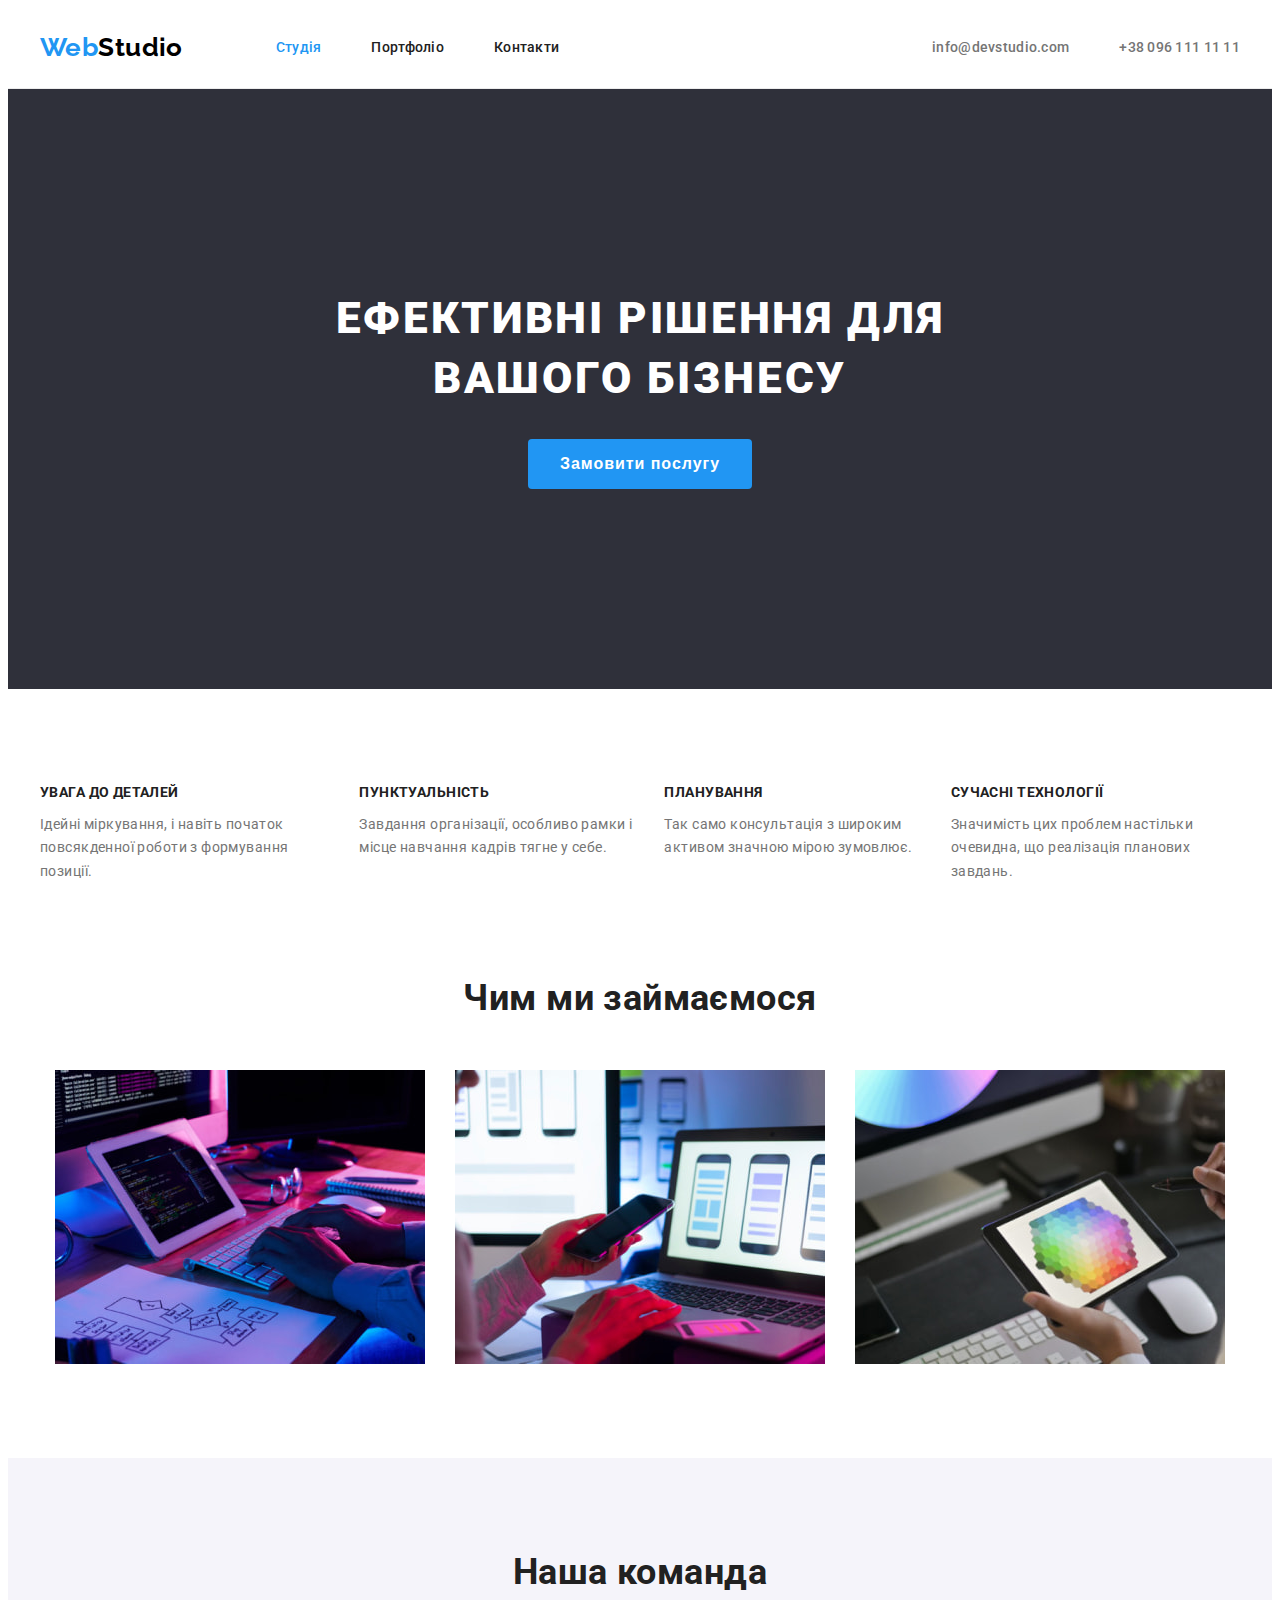
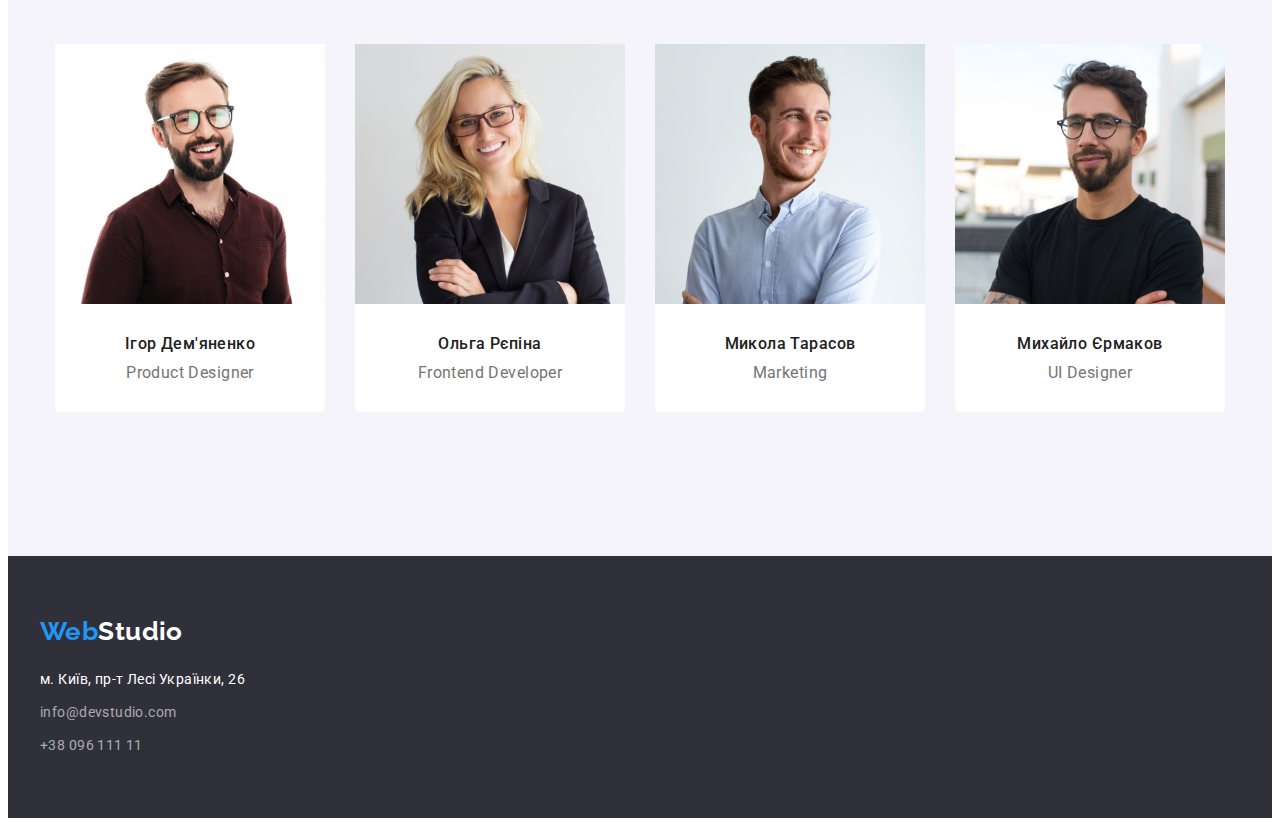
==== index.html @ 11a1ba56 "Initial commit" ====
<!DOCTYPE html>
<html lang="uk">
  <head>
    <meta charset="UTF-8" />
    <meta http-equiv="X-UA-Compatible" content="IE=edge" />
    <meta name="viewport" content="width=device-width, initial-scale=1.0" />
    <title>WebStudio</title>
    <link rel="preconnect" href="https://fonts.googleapis.com" />
    <link rel="preconnect" href="https://fonts.gstatic.com" crossorigin />
    <link
      href="https://fonts.googleapis.com/css2?family=Raleway:wght@700&family=Roboto:wght@400;500;700&display=swap"
      rel="stylesheet"
    />
    <link
      rel="stylesheet"
      href="https://cdnjs.cloudflare.com/ajax/libs/modern-normalize/1.1.0/modern-normalize.min.css"
      integrity="sha512-wpPYUAdjBVSE4KJnH1VR1HeZfpl1ub8YT/NKx4PuQ5NmX2tKuGu6U/JRp5y+Y8XG2tV+wKQpNHVUX03MfMFn9Q=="
      crossorigin="anonymous"
      referrerpolicy="no-referrer"
    />
    <link rel="stylesheet" href="./css/styles.css" />
  </head>
  <body>
    <header class="header">
      <div class="container header-container">
        <nav class="navigation">
          <a class="logo" href="./index.html"
            >Web<span class="logo-header">Studio</span></a
          >
          <ul class="nav-list">
            <li class="nav-item">
              <a class="nav-link active" href="./index.html">Студія</a>
            </li>
            <li class="nav-item">
              <a class="nav-link" href="./portfolio.html">Портфоліо</a>
            </li>
            <li class="nav-item"><a class="nav-link" href="#">Контакти</a></li>
          </ul>
        </nav>

        <ul class="header-contact">
          <li class="header-contact-item">
            <a class="header-contact-link" href="mailto:info@devstudio.com"
              >info@devstudio.com</a
            >
          </li>
          <li class="header-contact-item">
            <a class="header-contact-link" href="tel:+380961111111"
              >+38 096 111 11 11</a
            >
          </li>
        </ul>
      </div>
    </header>

    <main class="main">
      <section class="hero">
          <h1 class="title">
            Ефективні рішення для <br />
            вашого бізнесу
          </h1>
          <button class="hero-button" type="button">Замовити послугу</button>
      </section>
      <section class="benefits section">
        <div class="container">
          <h2 class="section-title hidden">Про нас</h2>
          <ul class="benefits-list">
            <li class="benefits-item">
              <p class="benefits-subtitle">УВАГА ДО ДЕТАЛЕЙ</p>
              <p class="benefits-description">
                Ідейні міркування, і навіть початок повсякденної роботи з
                формування позиції.
              </p>
            </li>
            <li class="benefits-item">
              <p class="benefits-subtitle">ПУНКТУАЛЬНІСТЬ</p>
              <p class="benefits-description">
                Завдання організації, особливо рамки і місце навчання кадрів
                тягне у себе.
              </p>
            </li>
            <li class="benefits-item">
              <p class="benefits-subtitle">ПЛАНУВАННЯ</p>
              <p class="benefits-description">
                Так само консультація з широким активом значною мірою зумовлює.
              </p>
            </li>
            <li class="benefits-item">
              <p class="benefits-subtitle">СУЧАСНІ ТЕХНОЛОГІЇ</p>
              <p class="benefits-description">
                Значимість цих проблем настільки очевидна, що реалізація
                планових завдань.
              </p>
            </li>
          </ul>
        </div>
      </section>
      <section class="about section">
        <div class="container">
          <h2 class="section-title">Чим ми займаємося</h2>
          <ul class="about-list">
            <li class="about-item">
              <img
                class="images-about"
                src="./images/about1.jpg"
                alt="Розробка сайту"
                width="370"
              />
            </li>
            <li class="about-item">
              <img
                class="images-about"
                src="./images/about2.jpg"
                alt="Розробка мобільного додатку"
                width="370"
              />
            </li>
            <li class="about-item">
              <img
                class="images-about"
                src="./images/about3.jpg"
                alt="Розробка дизайну на планшеті"
                width="370"
              />
            </li>
          </ul>
        </div>
      </section>
      <section class="team section">
        <div class="container">
          <h2 class="section-title">Наша команда</h2>
          <ul class="team-list">
            <li class="team-item">
              <img
                class="image-team"
                src="./images/team1.jpg"
                alt="Чоловік з темним волоссям та бородою, в темній сорочці та в окулярах, який посміхається"
                width="270"
                height="260"
              />
              <p class="team-name">Ігор Дем'яненко</p>
              <p class="team-position">Product Designer</p>
            </li>
            <li class="team-item">
              <img
                class="image-team"
                src="./images/team2.jpg"
                alt="Блондинка в окулярах та в чорному піджаку, яка посміхається"
                width="270"
                height="260"
              />
              <p class="team-name">Ольга Рєпіна</p>
              <p class="team-position">Frontend Developer</p>
            </li>
            <li class="team-item">
              <img
                class="image-team"
                src="./images/team3.jpg"
                alt="Русявий чоловік у світлій сорочці, який посміхається"
                width="270"
                height="260"
              />
              <p class="team-name">Микола Тарасов</p>
              <p class="team-position">Marketing</p>
            </li>
            <li class="team-item">
              <img
                class="image-team"
                src="./images/team4.jpg"
                alt="Чоловік з темним волоссям та бородою, в чорній футболці та в окулярах"
                width="270"
                height="260"
              />
              <p class="team-name">Михайло Єрмаков</p>
              <p class="team-position">UI Designer</p>
            </li>
          </ul>
        </div>
      </section>
    </main>

    <footer class="footer">
      <div class="container">
        <a class="logo" href="#">Web<span class="logo-footer">Studio</span></a>
      <address class="address">
        <ul class="address-list">
          <li class="address-item">
            <a class="address-link first" href="#"
              >м. Київ, пр-т Лесі Українки, 26</a
            >
          </li>
          <li class="address-item">
            <a class="address-link" href="mailto:info@devstudio.com"
              >info@devstudio.com</a
            >
          </li>
          <li class="address-item">
            <a class="address-link" href="tel:+3809611111">+38 096 111 11</a>
          </li>
        </ul>
      </address>
      </div>
    </footer>
  </body>
</html>
---- css/styles.css ----
/* Style for Studio */
:root {
  --main-font: "Roboto", sans-serif;
  --secondary-font: "Raleway", sans-serif;
  --primary-text-color: #212121;
  --secondary-text-color: #757575;
  --primary-bg-color: #fff;
  --accent-color: #2196f3;
  --logo-color: #000000;
  --secondary-bg-color: #2f303a;
  --link-color: rgba(255, 255, 255, 0.6);
  --primary-border-color: #ececec;
  --grey-bg-color: #f5f4fa;
  --galery-br-color: #eeeeee;
}
/* 
 *{
  outline: 0.5px solid red;
} 
*/

body {
  font-family: var(--main-font);
  font-size: 14px;
  line-height: 1.71;
  color: var(--primary-text-color);
  letter-spacing: 0.03em;
}

h1,
h2,
h3,
h4,
h5,
h6,
p,
ul {
  margin: 0;
}

ul {
  list-style: none;
  padding: 0;
}

img {
  height: auto;
  display: block;
  max-width: 100%;
}

.container {
  margin: 0 auto;
  padding: 0 15px;
  width: 1200px;
}

.section {
  padding: 94px 0;
}

.benefits.section {
  padding-bottom: 0;
}

.header {
  padding: 24px 0 25px 0;

  border-bottom: 1px solid var(--primary-border-color);
  background-color: var(--primary-bg-color);
}

.header-container {
  display: flex;
  align-items: center;
}

.logo {
  font-family: var(--secondary-font);
  font-weight: 700;
  font-size: 26px;
  line-height: 1.2;
  text-decoration: none;
  color: var(--accent-color);
}

.logo-header {
  color: var(--logo-color);
}

.header-contact {
  display: flex;
  margin-left: auto;
}

.navigation {
  display: flex;
}

.nav-list {
  display: flex;
  align-items: center;
  margin-left: 93px;
}

.nav-item {
  margin-right: 50px;
}

.nav-item:last-child {
  margin-right: 0;
}

/* 
.nav-list .nav-item + .nav-item {
  margin-left: 50px;
} */

.nav-link {
  font-weight: 500;
  line-height: 1.1;
  letter-spacing: 0.02em;
  text-decoration: none;
  color: var(--primary-text-color);
}

.active {
  color: var(--accent-color);
}

.nav-link:focus,
.nav-link:hover {
  color: var(--accent-color);
}

.header-contact-link {
  font-weight: 500;
  line-height: 1.1;
  letter-spacing: 0.02em;
  text-decoration: none;
  color: var(--secondary-text-color);
}

.header-contact-item {
  margin-right: 50px;
}

.header-contact-item:last-child {
  margin-right: 0;
}

.header-contact-link:hover,
.header-contact-link:focus {
  color: var(--accent-color);
}

/*  HERO */

.hero {
  padding: 200px 0;

  background-color: var(--secondary-bg-color);
}

.title {
  margin-bottom: 30px;

  font-weight: 900;
  font-size: 44px;
  line-height: 1.36;
  text-align: center;
  letter-spacing: 0.06em;
  text-transform: uppercase;
  color: var(--primary-bg-color);
}

.hero-button {
  margin: 0 auto;
  padding: 10px 32px;
  border: none;
  border-radius: 4px;

  display: block;
  color: var(--primary-bg-color);
  background-color: var(--accent-color);
  font-weight: 700;
  font-size: 16px;
  line-height: 1.88;
  text-align: center;
  letter-spacing: 0.06em;
  cursor: pointer;
}

.hero-button:focus,
.hero-button:hover {
  color: var(--accent-color);
  background-color: var(--primary-bg-color);
}

.section-title {
  font-weight: 700;
  font-size: 36px;
  line-height: 1.16;
  text-align: center;
  color: var(--primary-text-color);
}

.hidden {
  display: none;
}

.benefits-list {
  display: flex;
}

.benefits-item {
  margin-right: 30px;
}

.benefits-item:last-child {
  margin-right: 0;
}

.benefits-subtitle {
  font-weight: 700;
  line-height: 1.4;

  margin-bottom: 10px;
}

.benefits-description {
  color: var(--secondary-text-color);
}

.about-list {
  display: flex;
  justify-content: center;

  margin-top: 50px;
}

.about-item {
  margin-right: 30px;
}

.about-item:last-child {
  margin-right: 0px;
}

.team {
  background-color: var(--grey-bg-color);
}

.team-list {
  display: flex;
  justify-content: center;
  padding-top: 50px;
  padding-bottom: 50px;
}

.team-item {
  margin-right: 30px;
  padding-bottom: 30px;
  border-radius: 0px 0px 4px 4px;

  background-color: var(--primary-bg-color);
}

.team-item:last-child {
  margin-right: 0;
}

.team-name {
  margin: 30px 0 10px 0;
  text-align: center;

  font-weight: 500;
  font-size: 16px;
  line-height: 1.19;
  color: var(--primary-text-color);
}

.team-position {
  text-align: center;
  font-size: 16px;
  line-height: 1.19;
  color: var(--secondary-text-color);
}

.footer {
  padding: 60px 0;

  background-color: var(--secondary-bg-color);
}

.logo-footer {
  color: var(--primary-bg-color);
}

.address {
  margin-top: 20px;
}

.address-link {
  font-style: normal;
  text-decoration: none;
  color: var(--link-color);
}

.address-item {
  margin-bottom: 9px;
}

.address-item:last-child {
  margin-bottom: 0;
}

.first {
  color: var(--primary-bg-color);
}

.address-link:focus,
.address-link:hover {
  color: var(--accent-color);
}

/* Style for Portfolio */

.filter-list {
  display: flex;
  justify-content: center;
  align-items: center;
}

.filter-item {
  margin-right: 8px;
}

.filter-item:last-child {
  margin-right: 0;
}

.filter-btn {
  border: none;
  border-radius: 4px;
  padding: 6px 22px;

  font-family: var(--main-font);
  font-weight: 500;
  font-size: 16px;
  line-height: 1.62;
  text-align: center;
  cursor: pointer;
}

.filter-btn:focus,
.filter-btn:hover {
  color: var(--primary-bg-color);
  background-color: var(--accent-color);
}

.gallery {
  display: flex;
  flex-wrap: wrap;
}

.gallery-item {
  flex-basis: calc((100% - 60px) / 3);
  margin-right: 30px;
  margin-top: 30px;
}

.gallery-item:nth-child(3n) {
  margin-right: 0;
}

.card-wrapper {
  padding: 20px 24px;
  border-right: 1px solid var(--galery-br-color);
  border-left: 1px solid var(--galery-br-color);
  border-bottom: 1px solid var(--galery-br-color);
}

.gallery-name {
  margin-bottom: 4px;
  font-family: var(--main-font);
  font-weight: 700;
  font-size: 18px;
  line-height: 2;
  letter-spacing: 0.06em;
  color: var(--primary-text-color);
}

.gallery-text {
  font-family: var(--main-font);
  font-size: 16px;
  line-height: 1.88;
  color: var(--secondary-text-color);
}

.gallery-link {
  text-decoration: none;
}
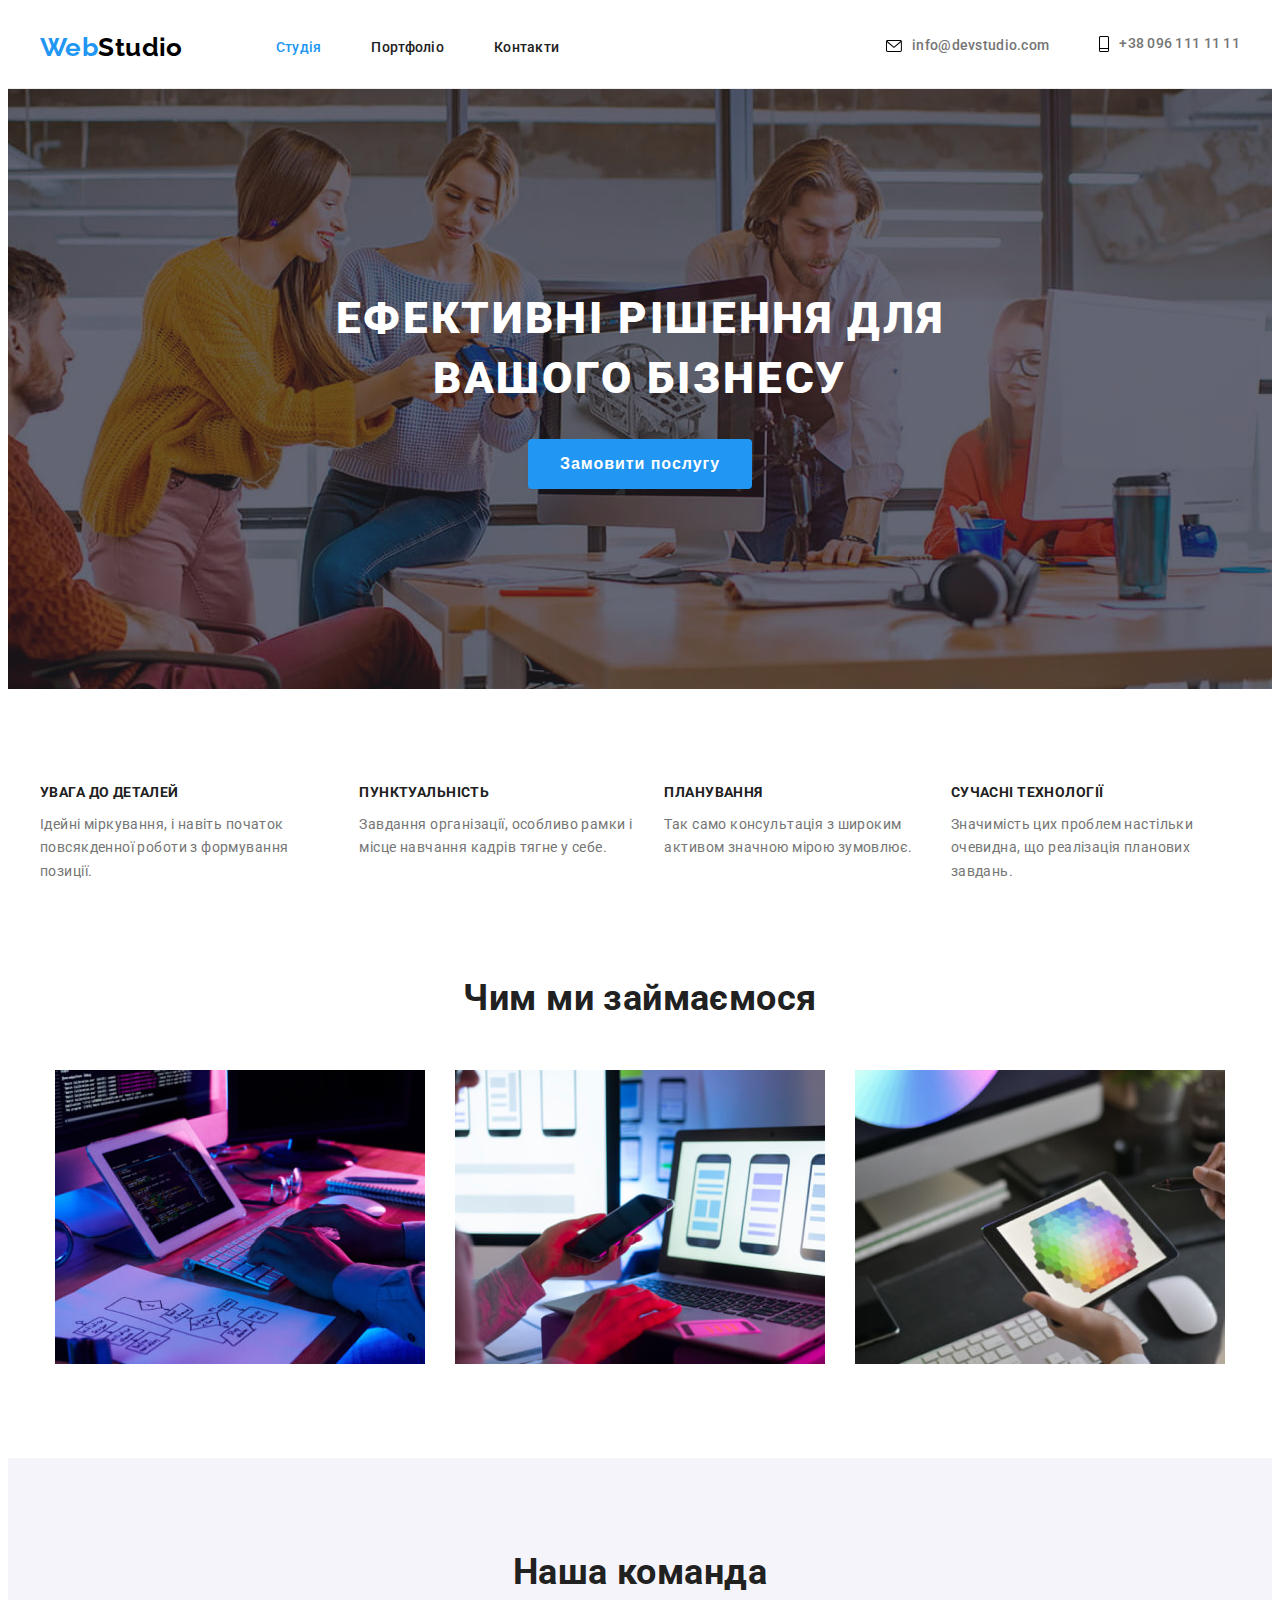
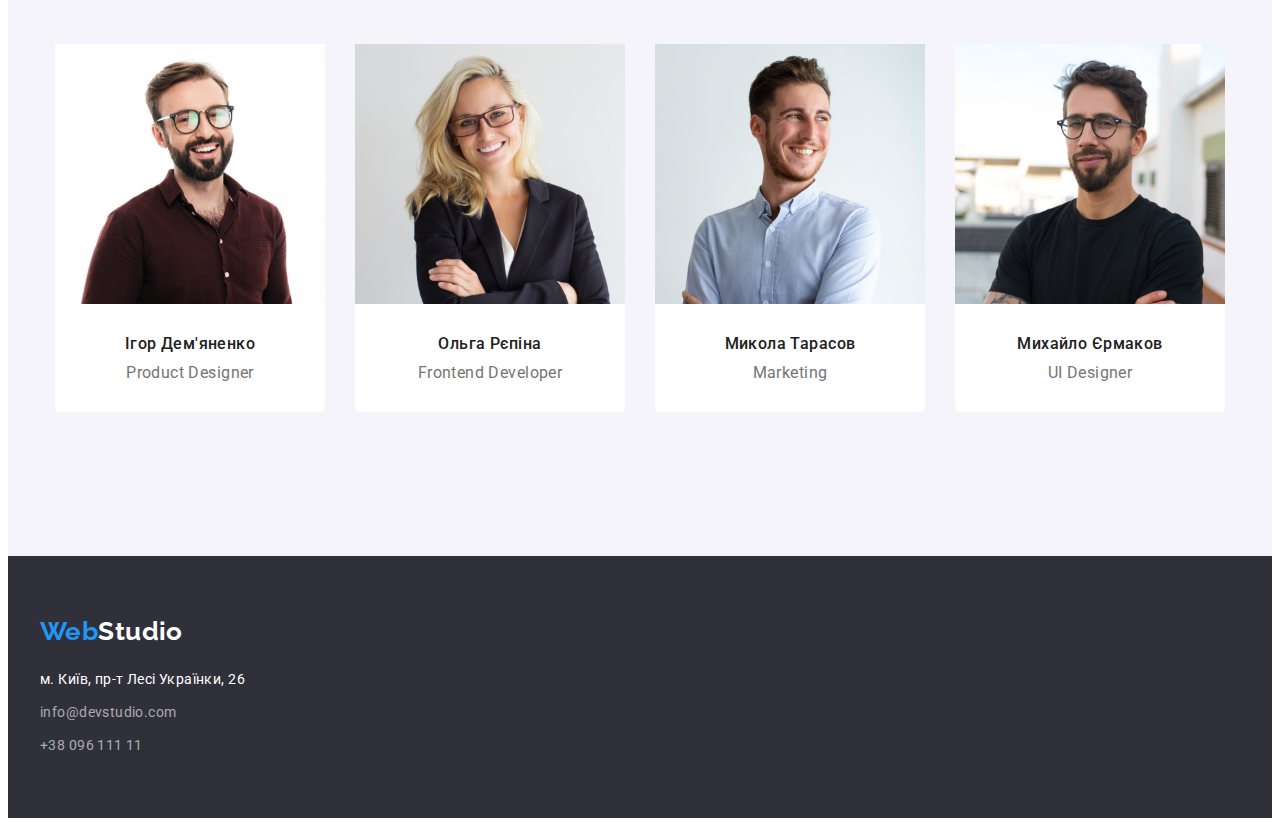
==== commit 25e1771f: "Add sprite" ====
--- a/index.html
+++ b/index.html
@@ -40,14 +40,20 @@
 
         <ul class="header-contact">
           <li class="header-contact-item">
-            <a class="header-contact-link" href="mailto:info@devstudio.com"
-              >info@devstudio.com</a
-            >
+            <a class="header-contact-link" href="mailto:info@devstudio.com">
+              <svg class="contact-icon" width="16px" height="12px">
+                <use href="./images/sprite.svg#envelope"></use>
+              </svg>
+              info@devstudio.com
+            </a>
           </li>
           <li class="header-contact-item">
-            <a class="header-contact-link" href="tel:+380961111111"
-              >+38 096 111 11 11</a
-            >
+            <a class="header-contact-link" href="tel:+380961111111">
+              <svg class="contact-icon" width="10" height="16">
+                <use href="./images/sprite.svg#phone"></use>
+              </svg>
+              +38 096 111 11 11
+            </a>
           </li>
         </ul>
       </div>
@@ -55,11 +61,11 @@
 
     <main class="main">
       <section class="hero">
-          <h1 class="title">
-            Ефективні рішення для <br />
-            вашого бізнесу
-          </h1>
-          <button class="hero-button" type="button">Замовити послугу</button>
+        <h1 class="title">
+          Ефективні рішення для <br />
+          вашого бізнесу
+        </h1>
+        <button class="hero-button" type="button">Замовити послугу</button>
       </section>
       <section class="benefits section">
         <div class="container">
@@ -182,23 +188,23 @@
     <footer class="footer">
       <div class="container">
         <a class="logo" href="#">Web<span class="logo-footer">Studio</span></a>
-      <address class="address">
-        <ul class="address-list">
-          <li class="address-item">
-            <a class="address-link first" href="#"
-              >м. Київ, пр-т Лесі Українки, 26</a
-            >
-          </li>
-          <li class="address-item">
-            <a class="address-link" href="mailto:info@devstudio.com"
-              >info@devstudio.com</a
-            >
-          </li>
-          <li class="address-item">
-            <a class="address-link" href="tel:+3809611111">+38 096 111 11</a>
-          </li>
-        </ul>
-      </address>
+        <address class="address">
+          <ul class="address-list">
+            <li class="address-item">
+              <a class="address-link first" href="#"
+                >м. Київ, пр-т Лесі Українки, 26</a
+              >
+            </li>
+            <li class="address-item">
+              <a class="address-link" href="mailto:info@devstudio.com"
+                >info@devstudio.com</a
+              >
+            </li>
+            <li class="address-item">
+              <a class="address-link" href="tel:+3809611111">+38 096 111 11</a>
+            </li>
+          </ul>
+        </address>
       </div>
     </footer>
   </body>
--- a/css/styles.css
+++ b/css/styles.css
@@ -134,6 +134,9 @@
 }
 
 .header-contact-link {
+  display: inline-flex;
+  align-items: center;
+
   font-weight: 500;
   line-height: 1.1;
   letter-spacing: 0.02em;
@@ -152,6 +155,12 @@
 .header-contact-link:hover,
 .header-contact-link:focus {
   color: var(--accent-color);
+  fill: var(--accent-color);
+}
+
+.contact-icon {
+  margin-right: 10px;
+  cursor: pointer;
 }
 
 /*  HERO */
@@ -159,6 +168,13 @@
 .hero {
   padding: 200px 0;
 
+  background-image: linear-gradient(
+      to right,
+      rgba(47, 48, 58, 0.4),
+      rgba(47, 48, 58, 0.4)
+    ),
+    url(../images/background-hero.jpg);
+  background-position: center;
   background-color: var(--secondary-bg-color);
 }
 
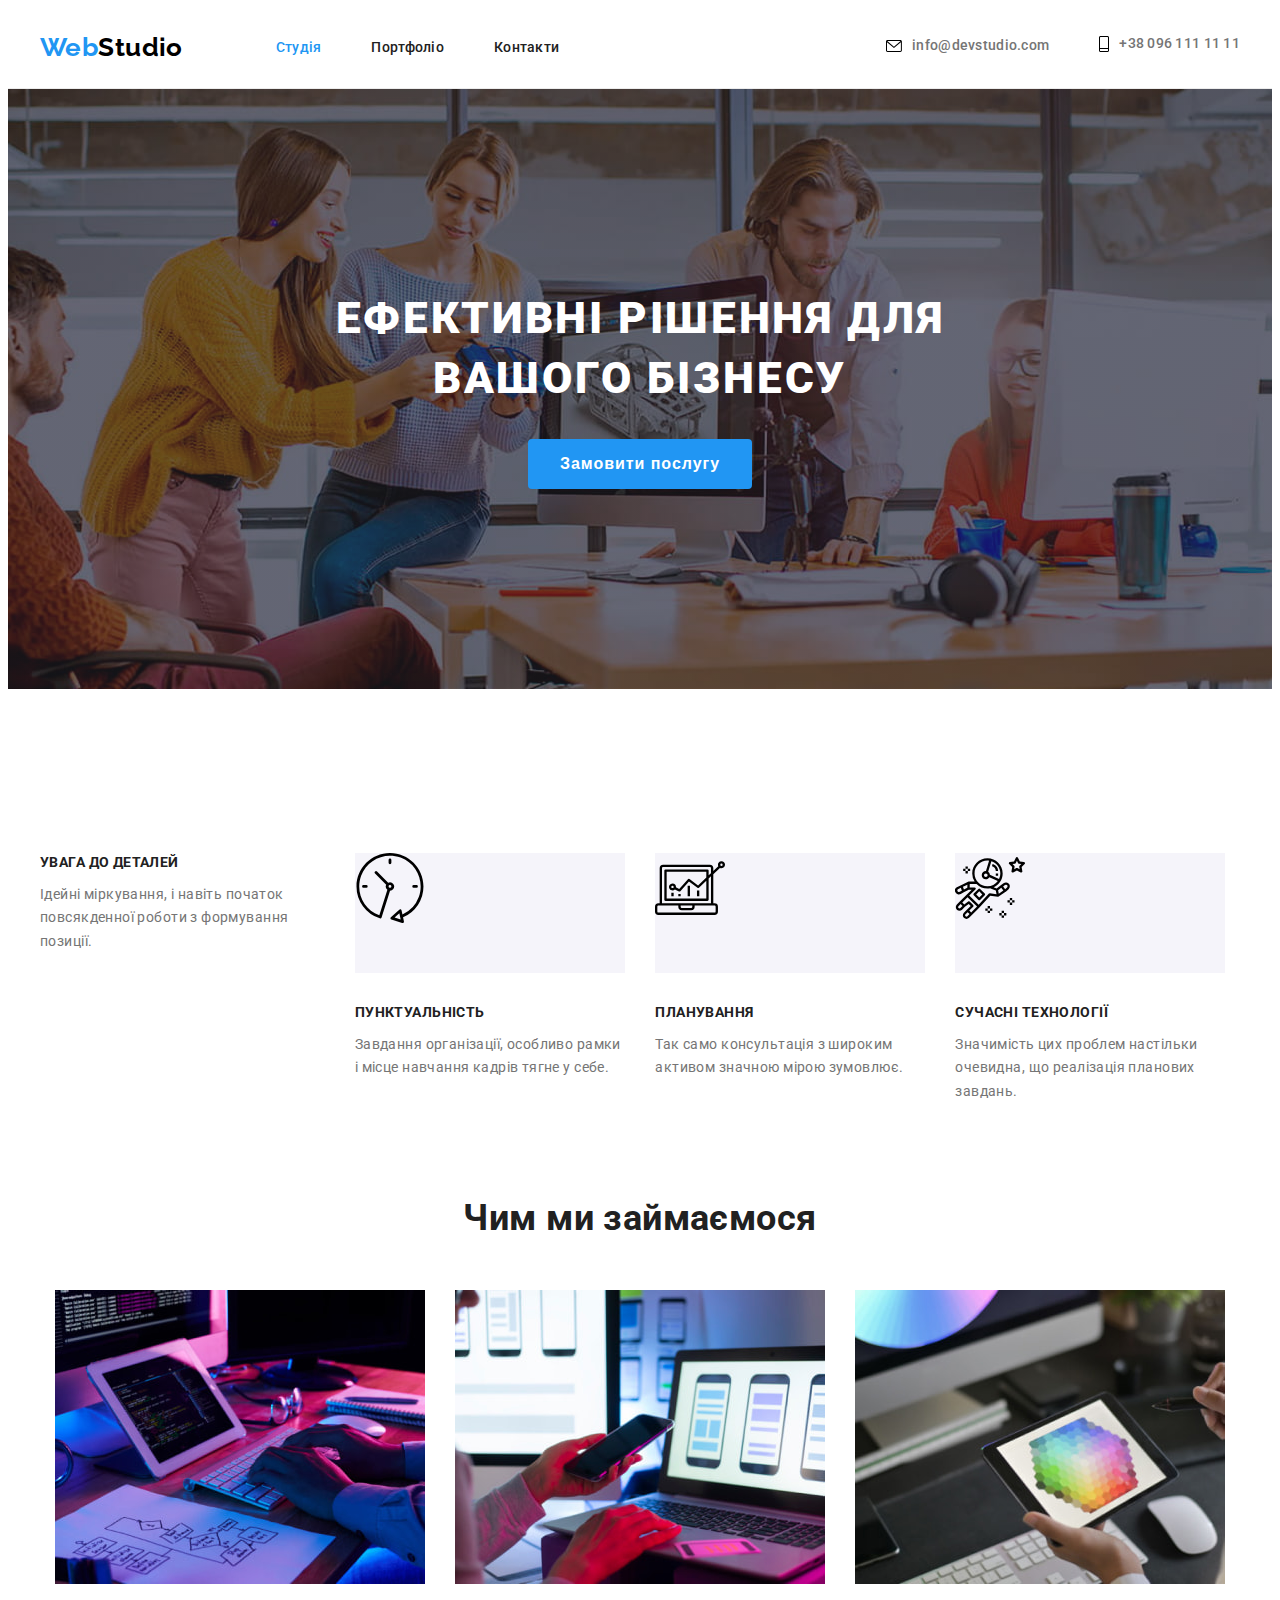
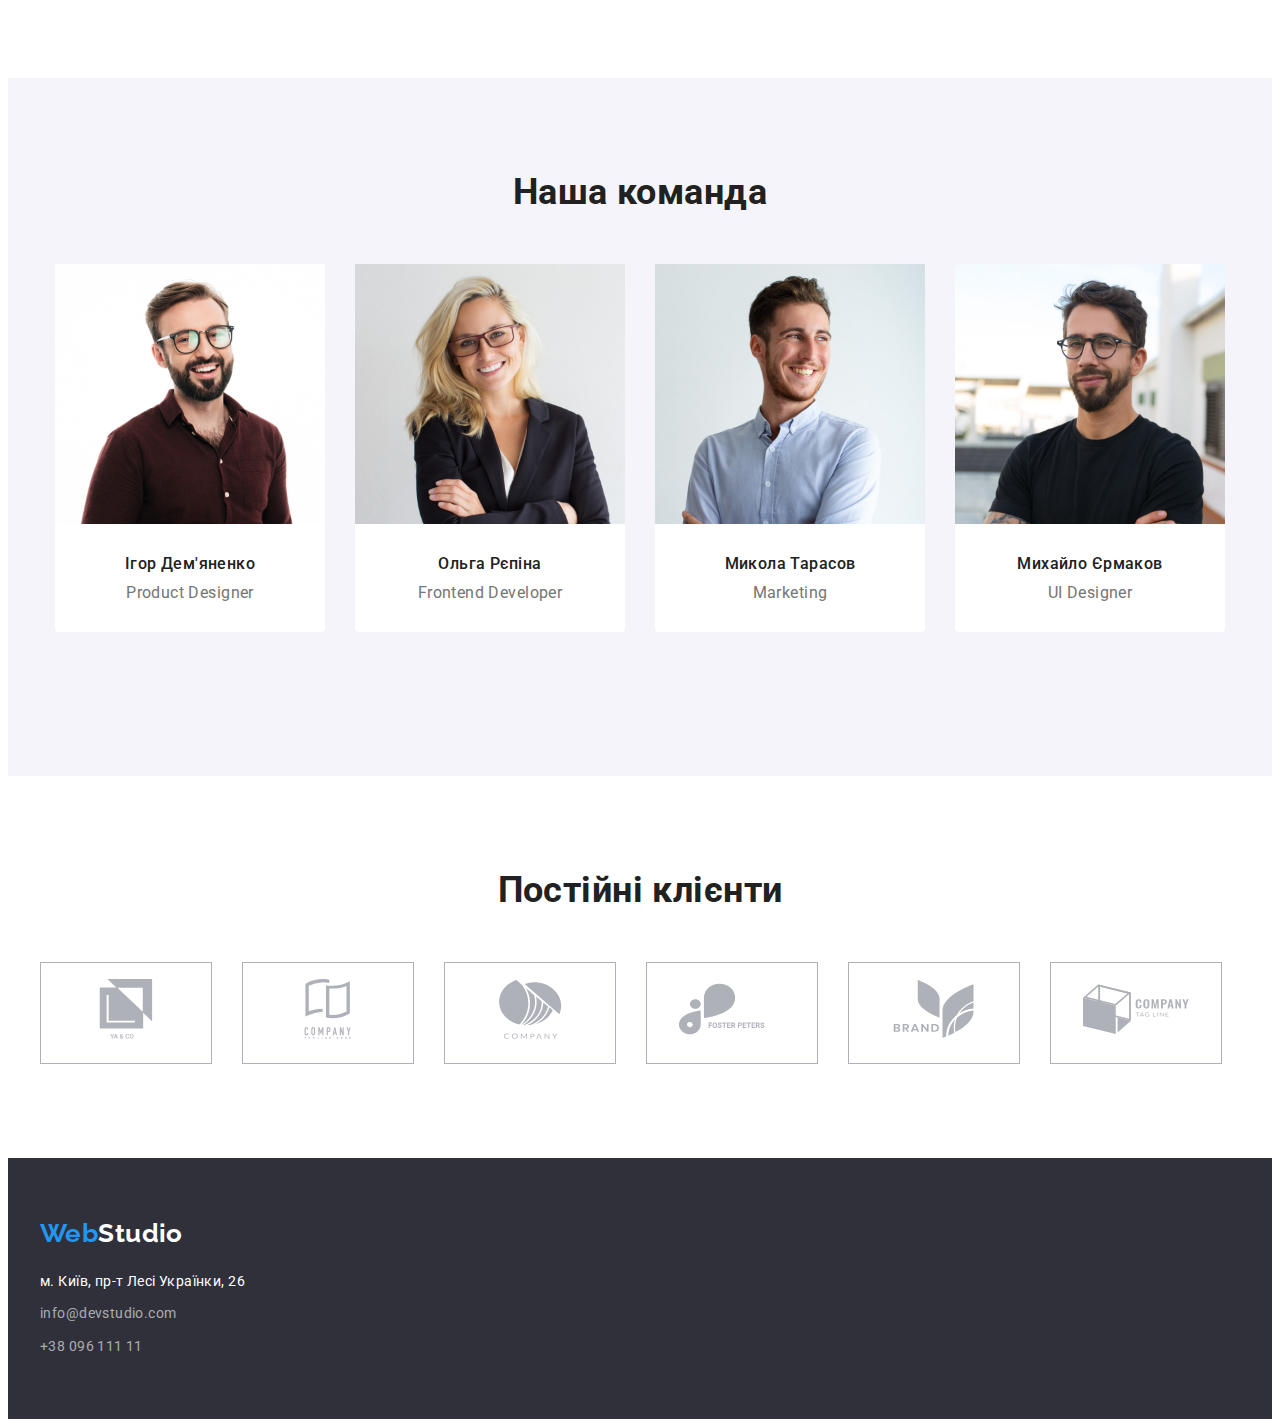
==== commit 9e7056fa: "Add icons in sections" ====
--- a/index.html
+++ b/index.html
@@ -79,6 +79,11 @@
               </p>
             </li>
             <li class="benefits-item">
+              <div class="benefits-icon-section">
+                <svg class="benefits-icon" width="70" height="70">
+                  <use href="./images/sprite.svg#clock"></use>
+                </svg>
+              </div>
               <p class="benefits-subtitle">ПУНКТУАЛЬНІСТЬ</p>
               <p class="benefits-description">
                 Завдання організації, особливо рамки і місце навчання кадрів
@@ -86,12 +91,22 @@
               </p>
             </li>
             <li class="benefits-item">
+              <div class="benefits-icon-section">
+                <svg class="benefits-icon" width="70" height="70">
+                  <use href="./images/sprite.svg#diagram"></use>
+                </svg>
+              </div>
               <p class="benefits-subtitle">ПЛАНУВАННЯ</p>
               <p class="benefits-description">
                 Так само консультація з широким активом значною мірою зумовлює.
               </p>
             </li>
             <li class="benefits-item">
+              <div class="benefits-icon-section">
+                <svg class="benefits-icon" width="70" height="70">
+                  <use href="./images/sprite.svg#astronaut"></use>
+                </svg>
+              </div>
               <p class="benefits-subtitle">СУЧАСНІ ТЕХНОЛОГІЇ</p>
               <p class="benefits-description">
                 Значимість цих проблем настільки очевидна, що реалізація
@@ -179,6 +194,44 @@
               />
               <p class="team-name">Михайло Єрмаков</p>
               <p class="team-position">UI Designer</p>
+            </li>
+          </ul>
+        </div>
+      </section>
+
+      <section class="clients section">
+        <div class="container">
+          <h2 class="section-title">Постійні клієнти</h2>
+          <ul class="clients-list">
+            <li class="clients-item">
+              <svg class="clients-icon" width="106" height="60">
+                <use href="./images/sprite.svg#client1"></use>
+              </svg>
+            </li>
+            <li class="clients-item">
+              <svg class="clients-icon" width="106" height="60">
+                <use href="./images/sprite.svg#client2"></use>
+              </svg>
+            </li>
+            <li class="clients-item">
+              <svg class="clients-icon" width="106" height="60">
+                <use href="./images/sprite.svg#client3"></use>
+              </svg>
+            </li>
+            <li class="clients-item">
+              <svg class="clients-icon" width="106" height="60">
+                <use href="./images/sprite.svg#client4"></use>
+              </svg>
+            </li>
+            <li class="clients-item">
+              <svg class="clients-icon" width="106" height="60">
+                <use href="./images/sprite.svg#client5"></use>
+              </svg>
+            </li>
+            <li class="clients-item">
+              <svg class="clients-icon" width="106" height="60">
+                <use href="./images/sprite.svg#client6"></use>
+              </svg>
             </li>
           </ul>
         </div>
--- a/css/styles.css
+++ b/css/styles.css
@@ -12,6 +12,7 @@
   --primary-border-color: #ececec;
   --grey-bg-color: #f5f4fa;
   --galery-br-color: #eeeeee;
+  --primary-icon-color: #afb1b8;
 }
 /* 
  *{
@@ -237,6 +238,25 @@
   margin-right: 0;
 }
 
+.benefits-item::before {
+  display: block;
+  content: "";
+  height: 70px;
+  outline: 1px lawngreen;
+  background-image: url(../images/sprite.svg#cloc);
+  background-size: contain;
+}
+
+.benefits-icon-section {
+  width: 270px;
+  height: 120px;
+  margin-bottom: 30px;
+  background-color: var(--grey-bg-color);
+}
+.benefits-icon {
+  background-position: 50% 50%;
+}
+
 .benefits-subtitle {
   font-weight: 700;
   line-height: 1.4;
@@ -301,6 +321,26 @@
   font-size: 16px;
   line-height: 1.19;
   color: var(--secondary-text-color);
+}
+
+.clients-list {
+  display: flex;
+}
+
+.clients-item {
+  padding: 16px 32px;
+  margin-right: 30px;
+  margin-top: 50px;
+
+  border: solid 1px var(--primary-icon-color);
+}
+
+.clients-item:last-child {
+  margin-right: 0;
+}
+
+.clients-icon {
+  fill: var(--primary-icon-color);
 }
 
 .footer {
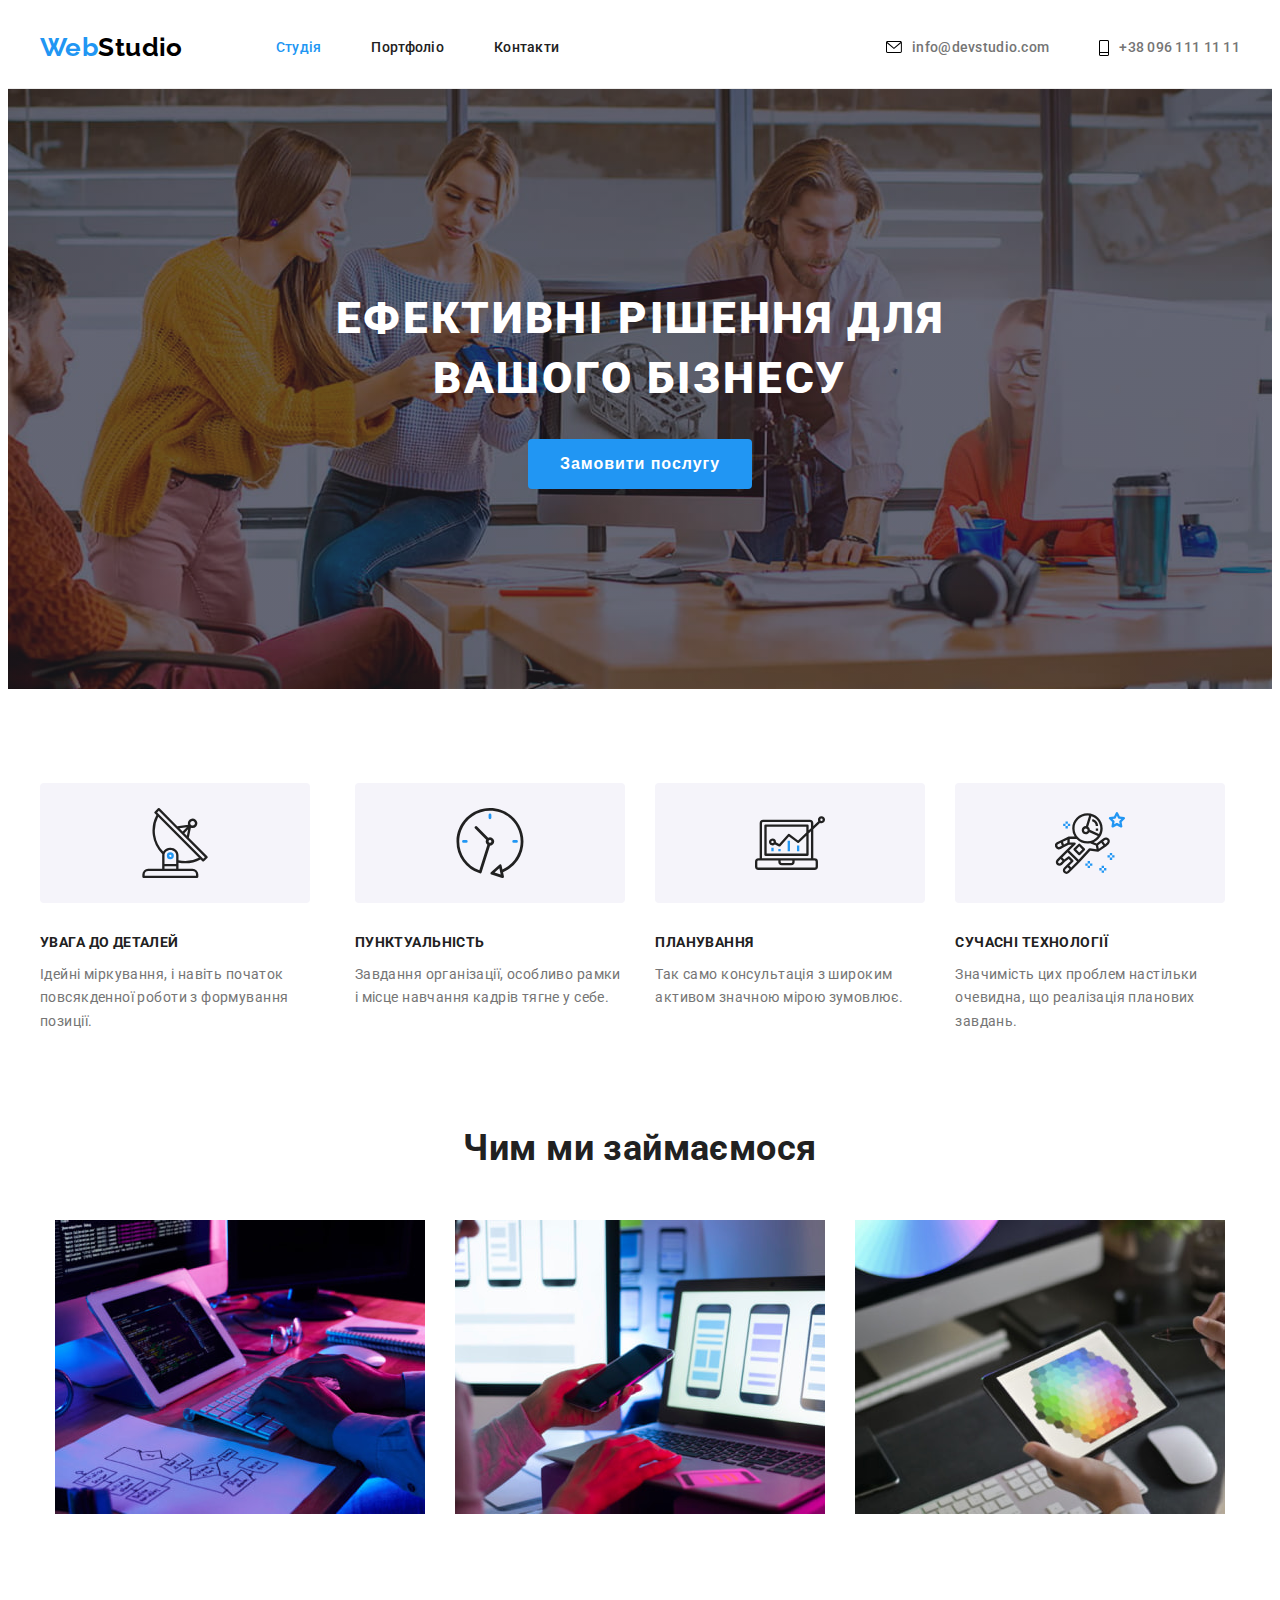
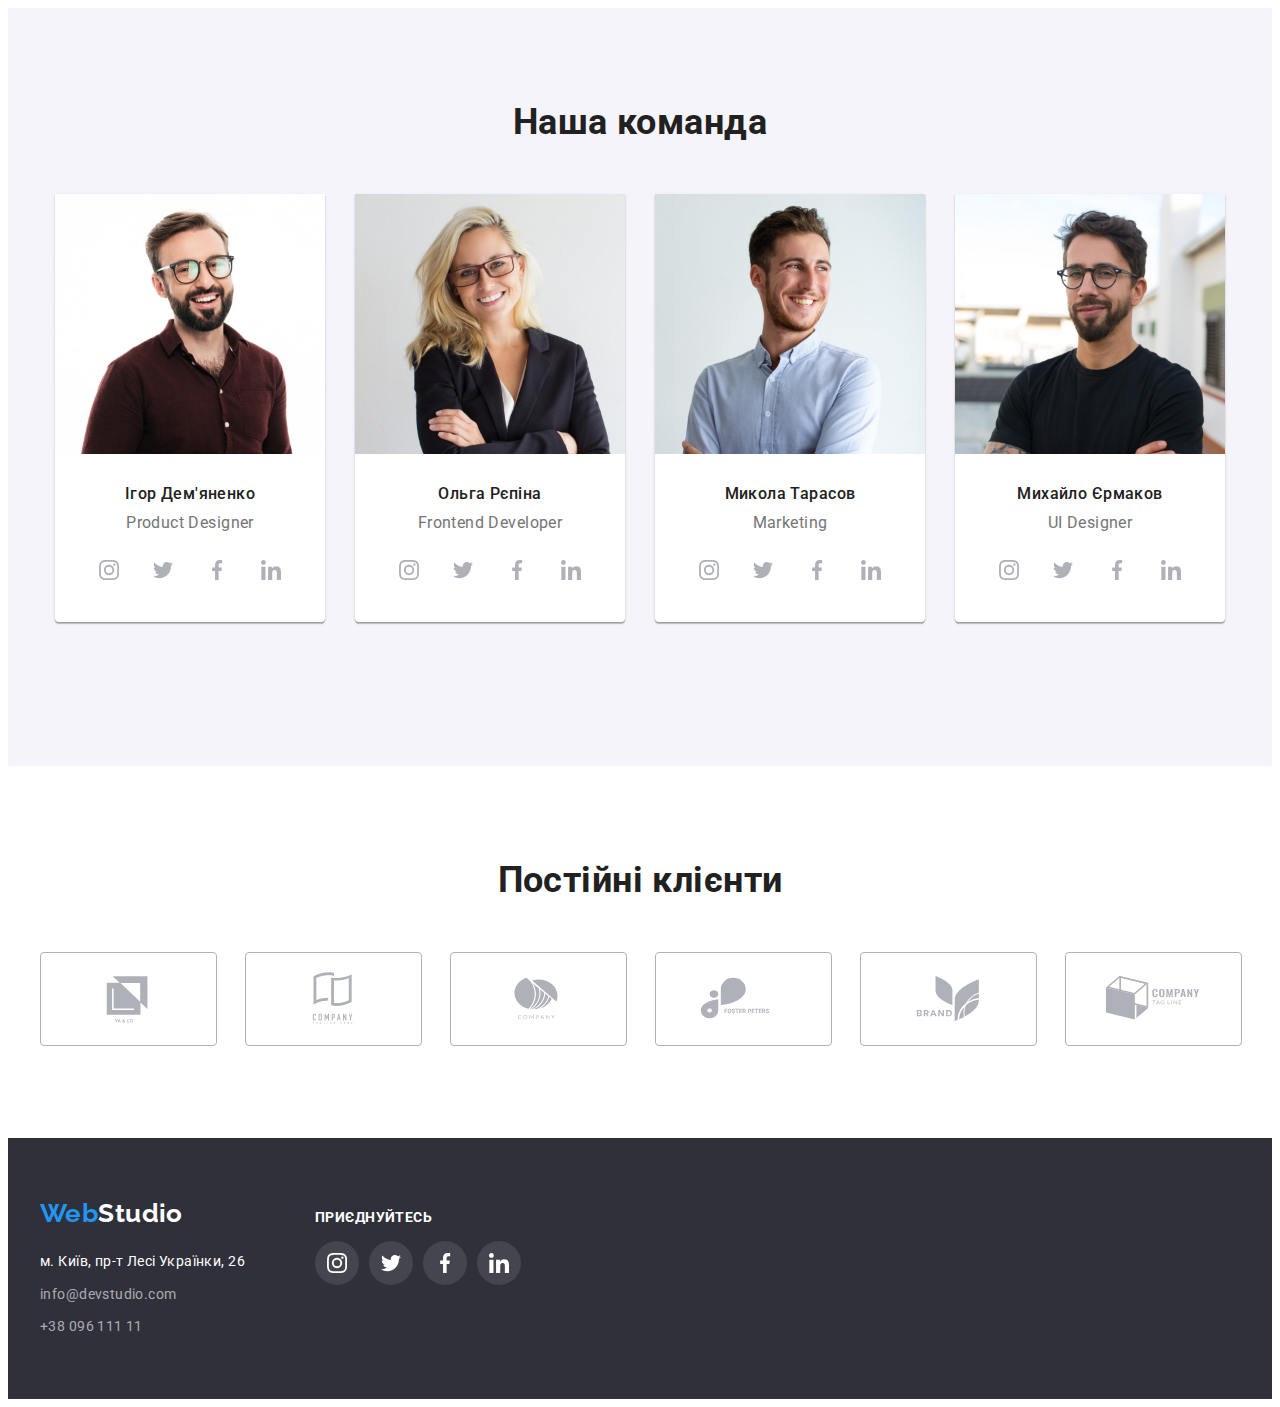
==== commit 787710bb: "Fixed icons" ====
--- a/index.html
+++ b/index.html
@@ -72,6 +72,11 @@
           <h2 class="section-title hidden">Про нас</h2>
           <ul class="benefits-list">
             <li class="benefits-item">
+              <div class="benefits-icon-section">
+                <svg class="benefits-icon" width="70" height="70">
+                  <use href="./images/sprite.svg#antenna"></use>
+                </svg>
+              </div>
               <p class="benefits-subtitle">УВАГА ДО ДЕТАЛЕЙ</p>
               <p class="benefits-description">
                 Ідейні міркування, і навіть початок повсякденної роботи з
@@ -161,6 +166,36 @@
               />
               <p class="team-name">Ігор Дем'яненко</p>
               <p class="team-position">Product Designer</p>
+              <ul class="team-list-icon">
+                <li class="team-item-icon">
+                  <a href="" class="team-link-icon">
+                    <svg class="team-icon" width="20" height="20">
+                      <use href="./images/sprite.svg#instagram"></use>
+                    </svg>
+                  </a>
+                </li>
+                <li class="team-item-icon">
+                  <a href="" class="team-link-icon">
+                    <svg class="team-icon" width="20" height="20">
+                      <use href="./images/sprite.svg#twitter"></use>
+                    </svg>
+                  </a>
+                </li>
+                <li class="team-item-icon">
+                  <a href="" class="team-link-icon">
+                    <svg class="team-icon" width="20" height="20">
+                      <use href="./images/sprite.svg#facebook"></use>
+                    </svg>
+                  </a>
+                </li>
+                <li class="team-item-icon">
+                  <a href="" class="team-link-icon">
+                    <svg class="team-icon" width="20" height="20">
+                      <use href="./images/sprite.svg#linkedin"></use>
+                    </svg>
+                  </a>
+                </li>
+              </ul>
             </li>
             <li class="team-item">
               <img
@@ -172,6 +207,36 @@
               />
               <p class="team-name">Ольга Рєпіна</p>
               <p class="team-position">Frontend Developer</p>
+              <ul class="team-list-icon">
+                <li class="team-item-icon">
+                  <a href="#" class="team-link-icon">
+                    <svg class="team-icon" width="20" height="20">
+                      <use href="./images/sprite.svg#instagram"></use>
+                    </svg>
+                  </a>
+                </li>
+                <li class="team-item-icon">
+                  <a href="#" class="team-link-icon">
+                    <svg class="team-icon" width="20" height="20">
+                      <use href="./images/sprite.svg#twitter"></use>
+                    </svg>
+                  </a>
+                </li>
+                <li class="team-item-icon">
+                  <a href="#" class="team-link-icon">
+                    <svg class="team-icon" width="20" height="20">
+                      <use href="./images/sprite.svg#facebook"></use>
+                    </svg>
+                  </a>
+                </li>
+                <li class="team-item-icon">
+                  <a href="#" class="team-link-icon">
+                    <svg class="team-icon" width="20" height="20">
+                      <use href="./images/sprite.svg#linkedin"></use>
+                    </svg>
+                  </a>
+                </li>
+              </ul>
             </li>
             <li class="team-item">
               <img
@@ -183,6 +248,36 @@
               />
               <p class="team-name">Микола Тарасов</p>
               <p class="team-position">Marketing</p>
+              <ul class="team-list-icon">
+                <li class="team-item-icon">
+                  <a href="#" class="team-link-icon">
+                    <svg class="team-icon" width="20" height="20">
+                      <use href="./images/sprite.svg#instagram"></use>
+                    </svg>
+                  </a>
+                </li>
+                <li class="team-item-icon">
+                  <a href="#" class="team-link-icon">
+                    <svg class="team-icon" width="20" height="20">
+                      <use href="./images/sprite.svg#twitter"></use>
+                    </svg>
+                  </a>
+                </li>
+                <li class="team-item-icon">
+                  <a href="#" class="team-link-icon">
+                    <svg class="team-icon" width="20" height="20">
+                      <use href="./images/sprite.svg#facebook"></use>
+                    </svg>
+                  </a>
+                </li>
+                <li class="team-item-icon">
+                  <a href="#" class="team-link-icon">
+                    <svg class="team-icon" width="20" height="20">
+                      <use href="./images/sprite.svg#linkedin"></use>
+                    </svg>
+                  </a>
+                </li>
+              </ul>
             </li>
             <li class="team-item">
               <img
@@ -194,6 +289,36 @@
               />
               <p class="team-name">Михайло Єрмаков</p>
               <p class="team-position">UI Designer</p>
+              <ul class="team-list-icon">
+                <li class="team-item-icon">
+                  <a href="#" class="team-link-icon">
+                    <svg class="team-icon" width="20" height="20">
+                      <use href="./images/sprite.svg#instagram"></use>
+                    </svg>
+                  </a>
+                </li>
+                <li class="team-item-icon">
+                  <a href="#" class="team-link-icon">
+                    <svg class="team-icon" width="20" height="20">
+                      <use href="./images/sprite.svg#twitter"></use>
+                    </svg>
+                  </a>
+                </li>
+                <li class="team-item-icon">
+                  <a href="#" class="team-link-icon">
+                    <svg class="team-icon" width="20" height="20">
+                      <use href="./images/sprite.svg#facebook"></use>
+                    </svg>
+                  </a>
+                </li>
+                <li class="team-item-icon">
+                  <a href="#" class="team-link-icon">
+                    <svg class="team-icon" width="20" height="20">
+                      <use href="./images/sprite.svg#linkedin"></use>
+                    </svg>
+                  </a>
+                </li>
+              </ul>
             </li>
           </ul>
         </div>
@@ -204,34 +329,46 @@
           <h2 class="section-title">Постійні клієнти</h2>
           <ul class="clients-list">
             <li class="clients-item">
-              <svg class="clients-icon" width="106" height="60">
-                <use href="./images/sprite.svg#client1"></use>
-              </svg>
-            </li>
-            <li class="clients-item">
-              <svg class="clients-icon" width="106" height="60">
-                <use href="./images/sprite.svg#client2"></use>
-              </svg>
-            </li>
-            <li class="clients-item">
-              <svg class="clients-icon" width="106" height="60">
-                <use href="./images/sprite.svg#client3"></use>
-              </svg>
-            </li>
-            <li class="clients-item">
-              <svg class="clients-icon" width="106" height="60">
-                <use href="./images/sprite.svg#client4"></use>
-              </svg>
-            </li>
-            <li class="clients-item">
-              <svg class="clients-icon" width="106" height="60">
-                <use href="./images/sprite.svg#client5"></use>
-              </svg>
-            </li>
-            <li class="clients-item">
-              <svg class="clients-icon" width="106" height="60">
-                <use href="./images/sprite.svg#client6"></use>
-              </svg>
+              <a class="clients-link" href="#">
+                <svg class="clients-icon" width="106" height="60">
+                  <use href="./images/sprite.svg#client1"></use>
+                </svg>
+              </a>
+            </li>
+            <li class="clients-item">
+              <a class="clients-link" href="#">
+                <svg class="clients-icon" width="106" height="60">
+                  <use href="./images/sprite.svg#client2"></use>
+                </svg>
+              </a>
+            </li>
+            <li class="clients-item">
+              <a class="clients-link" href="#">
+                <svg class="clients-icon" width="106" height="60">
+                  <use href="./images/sprite.svg#client3"></use>
+                </svg>
+              </a>
+            </li>
+            <li class="clients-item">
+              <a class="clients-link" href="#">
+                <svg class="clients-icon" width="106" height="60">
+                  <use href="./images/sprite.svg#client4"></use>
+                </svg>
+              </a>
+            </li>
+            <li class="clients-item">
+              <a class="clients-link" href="#">
+                <svg class="clients-icon" width="106" height="60">
+                  <use href="./images/sprite.svg#client5"></use>
+                </svg>
+              </a>
+            </li>
+            <li class="clients-item">
+              <a class="clients-link" href="#">
+                <svg class="clients-icon" width="106" height="60">
+                  <use href="./images/sprite.svg#client6"></use>
+                </svg>
+              </a>
             </li>
           </ul>
         </div>
@@ -239,25 +376,64 @@
     </main>
 
     <footer class="footer">
-      <div class="container">
-        <a class="logo" href="#">Web<span class="logo-footer">Studio</span></a>
-        <address class="address">
-          <ul class="address-list">
-            <li class="address-item">
-              <a class="address-link first" href="#"
-                >м. Київ, пр-т Лесі Українки, 26</a
-              >
-            </li>
-            <li class="address-item">
-              <a class="address-link" href="mailto:info@devstudio.com"
-                >info@devstudio.com</a
-              >
-            </li>
-            <li class="address-item">
-              <a class="address-link" href="tel:+3809611111">+38 096 111 11</a>
-            </li>
-          </ul>
-        </address>
+      <div class="container footer-container">
+        <div class="address-container">
+          <a class="logo" href="#"
+            >Web<span class="logo-footer">Studio</span></a
+          >
+          <address class="address">
+            <ul class="address-list">
+              <li class="address-item">
+                <a class="address-link first" href="#"
+                  >м. Київ, пр-т Лесі Українки, 26</a
+                >
+              </li>
+              <li class="address-item">
+                <a class="address-link" href="mailto:info@devstudio.com"
+                  >info@devstudio.com</a
+                >
+              </li>
+              <li class="address-item">
+                <a class="address-link" href="tel:+3809611111"
+                  >+38 096 111 11</a
+                >
+              </li>
+            </ul>
+          </address>
+        </div>
+        <div class="icon-container">
+          <p class="footer-text">приєднуйтесь</p>
+          <ul class="footer-list-icon">
+            <li class="footer-item-icon">
+              <a href="#" class="footer-link-icon">
+                <svg class="footer-icon" width="20" height="20">
+                  <use href="./images/sprite.svg#instagram"></use>
+                </svg>
+              </a>
+            </li>
+            <li class="footer-item-icon">
+              <a href="#" class="footer-link-icon">
+                <svg class="footer-icon" width="20" height="20">
+                  <use href="./images/sprite.svg#twitter"></use>
+                </svg>
+              </a>
+            </li>
+            <li class="footer-item-icon">
+              <a href="#" class="footer-link-icon">
+                <svg class="footer-icon" width="20" height="20">
+                  <use href="./images/sprite.svg#facebook"></use>
+                </svg>
+              </a>
+            </li>
+            <li class="footer-item-icon">
+              <a href="#" class="footer-link-icon">
+                <svg class="footer-icon" width="20" height="20">
+                  <use href="./images/sprite.svg#linkedin"></use>
+                </svg>
+              </a>
+            </li>
+          </ul>
+        </div>
       </div>
     </footer>
   </body>
--- a/css/styles.css
+++ b/css/styles.css
@@ -14,11 +14,6 @@
   --galery-br-color: #eeeeee;
   --primary-icon-color: #afb1b8;
 }
-/* 
- *{
-  outline: 0.5px solid red;
-} 
-*/
 
 body {
   font-family: var(--main-font);
@@ -64,6 +59,8 @@
   padding-bottom: 0;
 }
 
+/*HEADER*/
+
 .header {
   padding: 24px 0 25px 0;
 
@@ -135,7 +132,7 @@
 }
 
 .header-contact-link {
-  display: inline-flex;
+  display: flex;
   align-items: center;
 
   font-weight: 500;
@@ -161,7 +158,6 @@
 
 .contact-icon {
   margin-right: 10px;
-  cursor: pointer;
 }
 
 /*  HERO */
@@ -222,6 +218,8 @@
   color: var(--primary-text-color);
 }
 
+/* BENEFITS */
+
 .hidden {
   display: none;
 }
@@ -238,24 +236,17 @@
   margin-right: 0;
 }
 
-.benefits-item::before {
-  display: block;
-  content: "";
-  height: 70px;
-  outline: 1px lawngreen;
-  background-image: url(../images/sprite.svg#cloc);
-  background-size: contain;
-}
-
 .benefits-icon-section {
+  display: flex;
+  justify-content: center;
+  align-items: center;
+  border-radius: 4px;
+
   width: 270px;
   height: 120px;
   margin-bottom: 30px;
   background-color: var(--grey-bg-color);
 }
-.benefits-icon {
-  background-position: 50% 50%;
-}
 
 .benefits-subtitle {
   font-weight: 700;
@@ -267,6 +258,8 @@
 .benefits-description {
   color: var(--secondary-text-color);
 }
+
+/* ABOUT */
 
 .about-list {
   display: flex;
@@ -300,6 +293,8 @@
   border-radius: 0px 0px 4px 4px;
 
   background-color: var(--primary-bg-color);
+  box-shadow: 0px 1px 3px rgba(0, 0, 0, 0.12), 0px 1px 1px rgba(0, 0, 0, 0.14),
+    0px 2px 1px rgba(0, 0, 0, 0.2);
 }
 
 .team-item:last-child {
@@ -323,20 +318,80 @@
   color: var(--secondary-text-color);
 }
 
+.team-list-icon {
+  display: flex;
+  justify-content: center;
+  margin-top: 16px;
+}
+
+.team-link-icon {
+  display: flex;
+  justify-content: center;
+  align-items: center;
+  border-radius: 50%;
+
+  width: 44px;
+  height: 44px;
+  color: var(--primary-icon-color);
+}
+
+.team-item-icon {
+  margin-right: 10px;
+}
+
+.team-item-icon:last-child {
+  margin-right: 0;
+}
+
+.team-link-icon:hover,
+.team-link-icon:focus {
+  background-color: var(--accent-color);
+}
+
+.team-link-icon:hover .team-icon,
+.team-link-icon:focus .team-icon {
+  fill: var(--primary-bg-color);
+}
+
+.team-icon {
+  fill: var(--primary-icon-color);
+}
+
+/* CLIENTS */
+
 .clients-list {
   display: flex;
+  margin-top: 50px;
 }
 
 .clients-item {
-  padding: 16px 32px;
+  flex-basis: calc((100% - 150px) / 6);
+  height: 92px;
   margin-right: 30px;
-  margin-top: 50px;
-
+}
+
+.clients-item:last-child {
+  margin-right: 0;
+}
+
+.clients-link:hover .clients-icon,
+.clients-link:focus .clients-icon {
+  fill: var(--accent-color);
+}
+
+.clients-link {
+  justify-content: center;
+  display: flex;
+  align-items: center;
+  width: 100%;
+  height: 100%;
   border: solid 1px var(--primary-icon-color);
-}
-
-.clients-item:last-child {
-  margin-right: 0;
+  border-radius: 4px;
+}
+
+.clients-link:hover,
+.clients-link:focus {
+  border: solid 1px var(--accent-color);
 }
 
 .clients-icon {
@@ -378,6 +433,58 @@
 .address-link:focus,
 .address-link:hover {
   color: var(--accent-color);
+}
+
+.footer-container {
+  display: flex;
+  align-items: baseline;
+}
+
+.address-container {
+  margin-right: 70px;
+}
+
+.footer-text {
+  font-weight: 700;
+  line-height: 16px;
+  text-transform: uppercase;
+
+  color: var(--primary-bg-color);
+}
+
+.footer-list-icon {
+  display: flex;
+  justify-content: center;
+  margin-top: 16px;
+}
+
+.footer-link-icon {
+  display: flex;
+  justify-content: center;
+  align-items: center;
+  border-radius: 50%;
+
+  width: 44px;
+  height: 44px;
+  background-color: rgba(255, 255, 255, 0.1);
+}
+
+.footer-item-icon {
+  margin-right: 10px;
+}
+
+.footer-item-icon:last-child {
+  margin-right: 0;
+}
+
+.footer-link-icon:hover,
+.footer-link-icon:focus {
+  background-color: var(--accent-color);
+  fill: var(--primary-bg-color);
+}
+
+.footer-icon {
+  fill: var(--primary-bg-color);
 }
 
 /* Style for Portfolio */
@@ -428,6 +535,12 @@
 
 .gallery-item:nth-child(3n) {
   margin-right: 0;
+}
+
+.gallery-item:hover,
+.gallery-item:focus {
+  box-shadow: 0px 1px 1px rgba(0, 0, 0, 0.12), 0px 4px 4px rgba(0, 0, 0, 0.06),
+    1px 4px 6px rgba(0, 0, 0, 0.16);
 }
 
 .card-wrapper {
